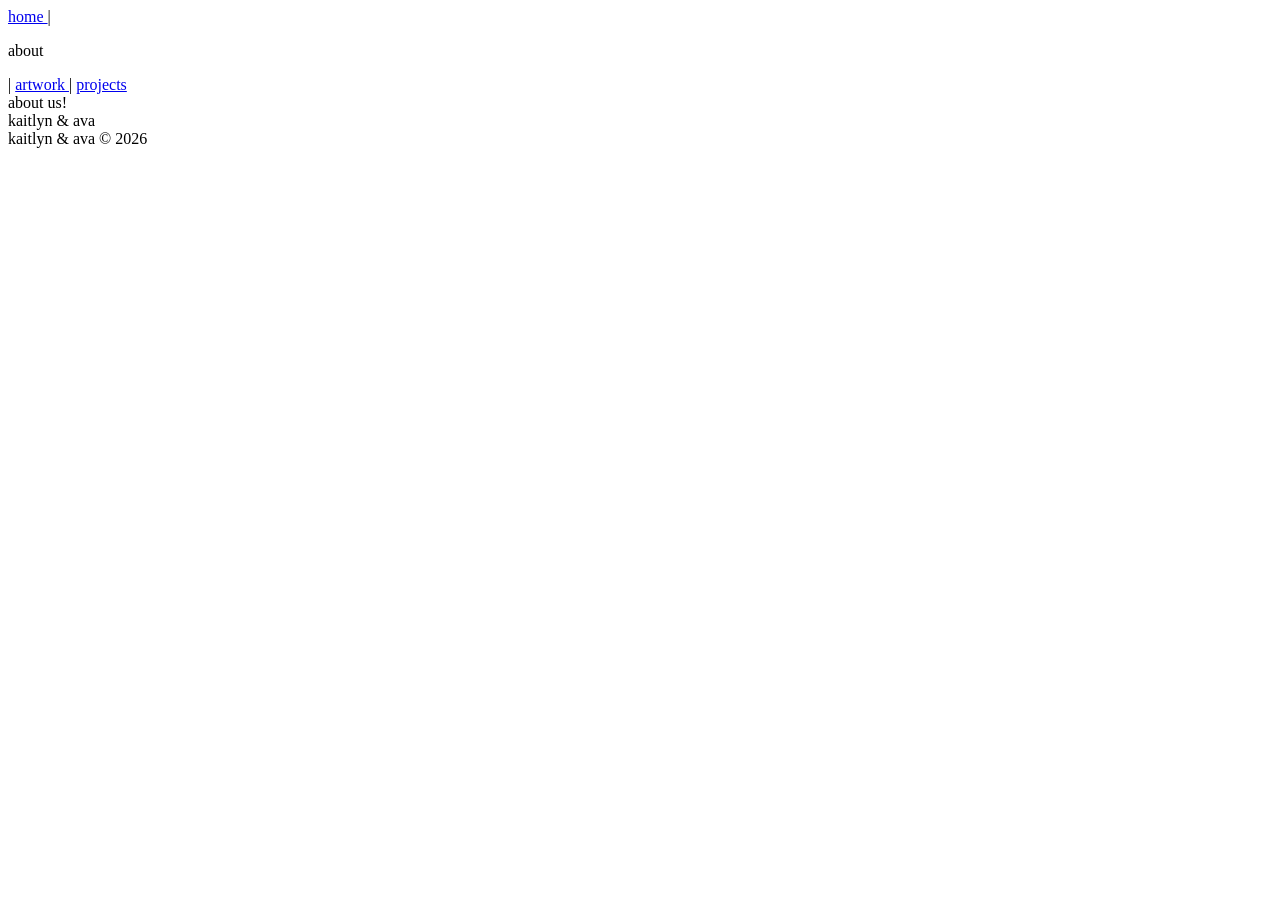
==== src/pages/about.html @ 455fb161 "implemented barebones structure" ====
<!-- ABOUT PAGE -->
<!DOCTYPE html>
<html lang="en">
    <head>
        <meta charset="UTF-8">
        <meta name="viewport" content="width=device-width, initial-scale=1.0">
        <title> about us </title>
        <link rel="icon" href="assets/images/kaitlynavalogo.png" type="image/png">
        <link rel="stylesheet" href="src/styles/styles.css">
        <link rel="stylesheet" href="src/styles/about.css">
        <link rel="stylesheet" href="src/styles/navbar.css">
    </head>
    <body>
        <div id= "navigation">
            <a href="src/pages/index.html"> home </a> |
            <p id = "current-page"> about </p> |
            <a href="src/pages/artwork.html"> artwork </a> |
            <a href="src/pages/projects.html"> projects </a>
        </div>
        <div id="content">
            <div id = "header-container">
                <div id = "header-label">
                    about us!
                </div>
                <div id = "header-text">
                    kaitlyn & ava
                </div>
            </div>
            <div id = "info-container">
                <div id = "about-container">
                    <div class = "about-text">
                        <!-- about us -->
                    </div>
                </div>
            </div>
        </div>

        <div id = "footer">
            <div>
                kaitlyn & ava &copy; 2026
            </div>
        </div>

    </body>
</html>
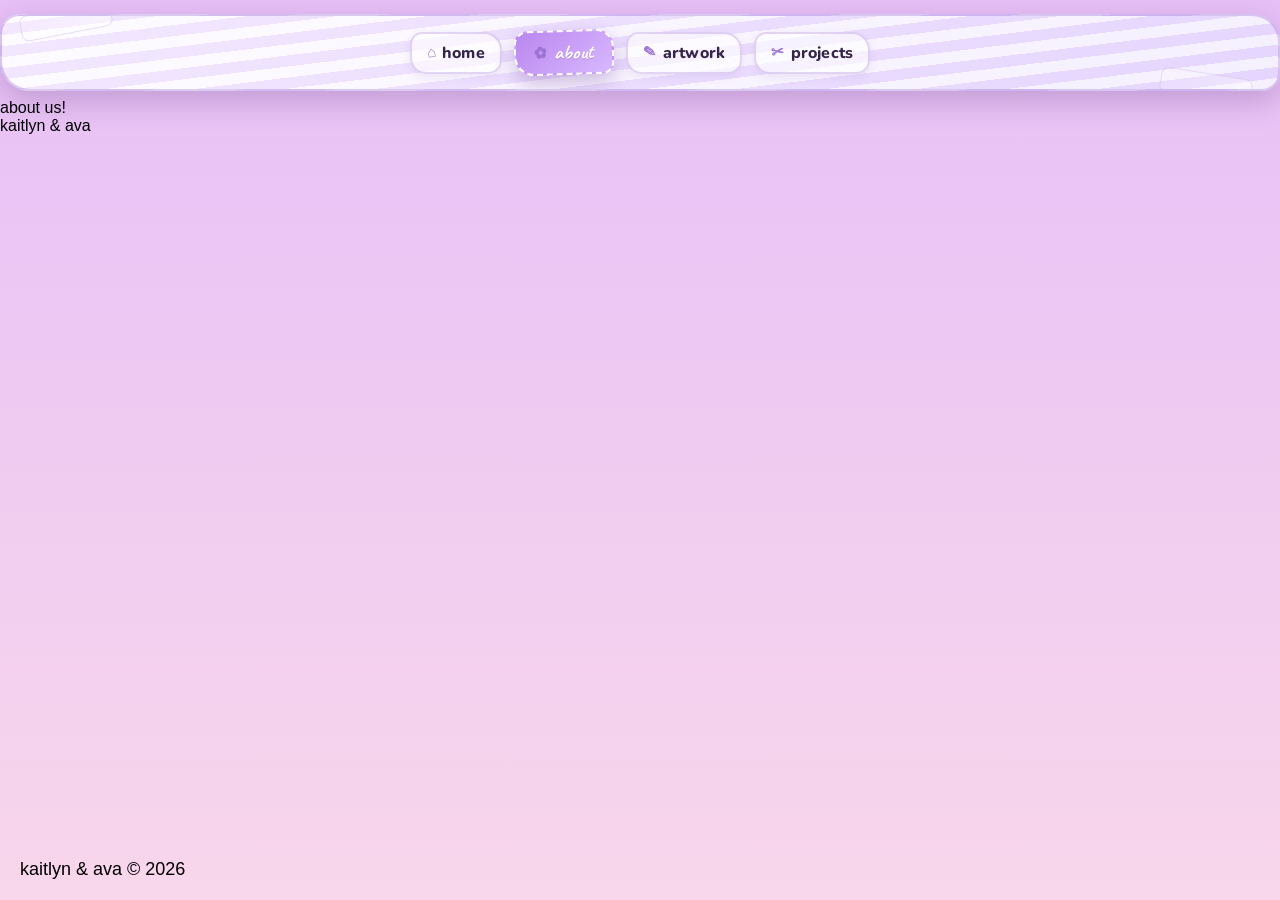
==== commit ae31423e: "feat: implemented navbar + fixed links" ====
--- a/src/pages/about.html
+++ b/src/pages/about.html
@@ -5,18 +5,18 @@
         <meta charset="UTF-8">
         <meta name="viewport" content="width=device-width, initial-scale=1.0">
         <title> about us </title>
-        <link rel="icon" href="assets/images/kaitlynavalogo.png" type="image/png">
-        <link rel="stylesheet" href="src/styles/styles.css">
-        <link rel="stylesheet" href="src/styles/about.css">
-        <link rel="stylesheet" href="src/styles/navbar.css">
+        <link rel="icon" href="../assets/images/kaitlynavalogo.png" type="image/png">
+        <link rel="stylesheet" href="../styles/styles.css">
+        <link rel="stylesheet" href="../styles/about.css">
+        <link rel="stylesheet" href="../styles/navbar.css">
     </head>
     <body>
-        <div id= "navigation">
-            <a href="src/pages/index.html"> home </a> |
-            <p id = "current-page"> about </p> |
-            <a href="src/pages/artwork.html"> artwork </a> |
-            <a href="src/pages/projects.html"> projects </a>
-        </div>
+        <nav id= "navigation" aria-label="Main">
+            <a href="../../index.html" class="nav-item nav-home">home</a>
+            <p id = "current-page" class="nav-item nav-about">about</p>
+            <a href="artwork.html" class="nav-item nav-artwork">artwork</a>
+            <a href="projects.html" class="nav-item nav-projects">projects</a>
+        </nav>
         <div id="content">
             <div id = "header-container">
                 <div id = "header-label">
--- a/src/styles/styles.css
+++ b/src/styles/styles.css
@@ -0,0 +1,23 @@
+/* UNIVERSAL STYLESHEET */
+
+body{
+    background-image: linear-gradient(to bottom, #e7c0f7, #f8d6eb);
+    background-size: cover;
+    background-position: center;
+    background-repeat: no-repeat;
+    background-attachment: fixed;
+    margin: 0;
+    padding: 0;    
+    font-family: Tahoma, Verdana, sans-serif;
+    display: block;
+    width: 100%;
+    height: 100%;
+}
+
+#footer{
+    position: fixed;
+    bottom: 0;
+    width: 100%;
+    padding: 20px;
+    font-size: 18px;
+}
--- a/src/styles/navbar.css
+++ b/src/styles/navbar.css
@@ -0,0 +1,191 @@
+/* NAV BAR STYLESHEET */
+@import url("https://fonts.googleapis.com/css2?family=Caveat:wght@600;700&family=Nunito:wght@600;700;800&display=swap");
+
+#navigation{
+    --nav-paper: #fcf8ff;
+    --nav-paper-shadow: #eadffd;
+    --nav-lilac-1: #d8b8ff;
+    --nav-lilac-2: #b986ee;
+    --nav-lilac-3: #9a6fd3;
+    --nav-ink: #352349;
+    --nav-shadow: rgba(67, 31, 100, 0.24);
+    position: sticky;
+    top: 0;
+    z-index: 1000;
+    display: flex;
+    justify-content: center;
+    align-items: center;
+    gap: 12px;
+    flex-wrap: wrap;
+    width: calc(100% - 36px);
+    margin: 14px auto 8px;
+    padding: 14px 16px;
+    border: 2px solid rgba(154, 111, 211, 0.34);
+    border-radius: 20px 28px 18px 30px;
+    background:
+        repeating-linear-gradient(
+            -7deg,
+            rgba(255, 255, 255, 0.5) 0 11px,
+            rgba(216, 184, 255, 0.26) 11px 22px
+        ),
+        linear-gradient(145deg, var(--nav-paper), var(--nav-paper-shadow));
+    box-shadow: 0 10px 30px var(--nav-shadow);
+    backdrop-filter: blur(3px);
+    font-family: "Nunito", "Trebuchet MS", sans-serif;
+    animation: nav-slide-in 520ms ease-out;
+    overflow: hidden;
+}
+
+#navigation::before,
+#navigation::after{
+    content: "";
+    position: absolute;
+    width: 90px;
+    height: 24px;
+    border-radius: 7px;
+    pointer-events: none;
+    opacity: 0.7;
+    z-index: 1;
+}
+
+#navigation::before{
+    left: 18px;
+    top: -8px;
+    transform: rotate(-11deg);
+    background: linear-gradient(120deg, rgba(255, 255, 255, 0.22), rgba(255, 255, 255, 0.72));
+    border: 1px solid rgba(190, 164, 223, 0.48);
+}
+
+#navigation::after{
+    right: 26px;
+    bottom: -10px;
+    transform: rotate(9deg);
+    background: linear-gradient(120deg, rgba(255, 255, 255, 0.18), rgba(255, 255, 255, 0.64));
+    border: 1px solid rgba(190, 164, 223, 0.45);
+}
+
+#navigation a{
+    position: relative;
+    z-index: 2;
+    color: var(--nav-ink);
+    text-decoration: none;
+    padding: 8px 15px;
+    border: 2px solid rgba(154, 111, 211, 0.28);
+    border-radius: 12px 18px 14px 16px;
+    background-color: rgba(255, 255, 255, 0.62);
+    font-size: 1rem;
+    font-weight: 800;
+    letter-spacing: 0.015em;
+    text-transform: lowercase;
+    box-shadow: 0 3px 10px rgba(114, 69, 161, 0.11);
+    transition: transform 220ms ease, border-color 220ms ease, background-color 220ms ease, color 220ms ease, box-shadow 220ms ease;
+}
+
+#navigation .nav-item{
+    display: inline-flex;
+    align-items: center;
+    gap: 6px;
+}
+
+#navigation .nav-item::before{
+    display: inline-block;
+    font-family: "Caveat", cursive;
+    font-size: 0.95rem;
+    line-height: 1;
+    color: var(--nav-lilac-3);
+    transform: rotate(-9deg);
+    opacity: 0.95;
+}
+
+#navigation .nav-home::before{
+    content: "⌂";
+}
+
+#navigation .nav-about::before{
+    content: "✿";
+}
+
+#navigation .nav-artwork::before{
+    content: "✎";
+}
+
+#navigation .nav-projects::before{
+    content: "✂";
+}
+
+#navigation a:hover{
+    color: var(--nav-lilac-3);
+    border-color: rgba(154, 111, 211, 0.55);
+    background-color: rgba(244, 236, 255, 0.92);
+    box-shadow: 0 8px 18px rgba(114, 69, 161, 0.19);
+    transform: translateY(-4px) rotate(-1.6deg);
+}
+
+#navigation a:focus-visible{
+    outline: 3px solid rgba(154, 111, 211, 0.48);
+    outline-offset: 2px;
+}
+
+#current-page{
+    position: relative;
+    z-index: 2;
+    margin: 0;
+    padding: 8px 18px;
+    border-radius: 14px 18px 12px 20px;
+    border: 2px dashed rgba(255, 255, 255, 0.95);
+    background: linear-gradient(140deg, var(--nav-lilac-2), var(--nav-lilac-1));
+    color: #fffdfa;
+    font-family: "Caveat", "Trebuchet MS", cursive;
+    font-size: 1.25rem;
+    font-weight: 700;
+    letter-spacing: 0.02em;
+    text-transform: lowercase;
+    text-shadow: 0 1px 0 rgba(53, 35, 73, 0.18);
+    box-shadow: 0 8px 20px rgba(114, 69, 161, 0.34);
+    transform: rotate(-1.8deg);
+}
+
+#current-page::before{
+    color: #fffefa;
+}
+
+@keyframes nav-slide-in{
+    from{
+        opacity: 0;
+        transform: translateY(-18px) rotate(-0.6deg) scale(0.98);
+    }
+    to{
+        opacity: 1;
+        transform: translateY(0) rotate(0deg) scale(1);
+    }
+}
+
+@media (max-width: 640px){
+    #navigation{
+        width: calc(100% - 20px);
+        margin-top: 8px;
+        padding: 10px;
+        gap: 8px;
+        border-radius: 16px;
+    }
+
+    #navigation a,
+    #current-page{
+        flex: 1 1 calc(50% - 8px);
+        text-align: center;
+        padding: 8px 10px;
+    }
+
+    #navigation .nav-item{
+        justify-content: center;
+    }
+
+    #navigation a{
+        font-size: 0.93rem;
+    }
+
+    #current-page{
+        font-size: 1.1rem;
+        transform: rotate(-1deg);
+    }
+}
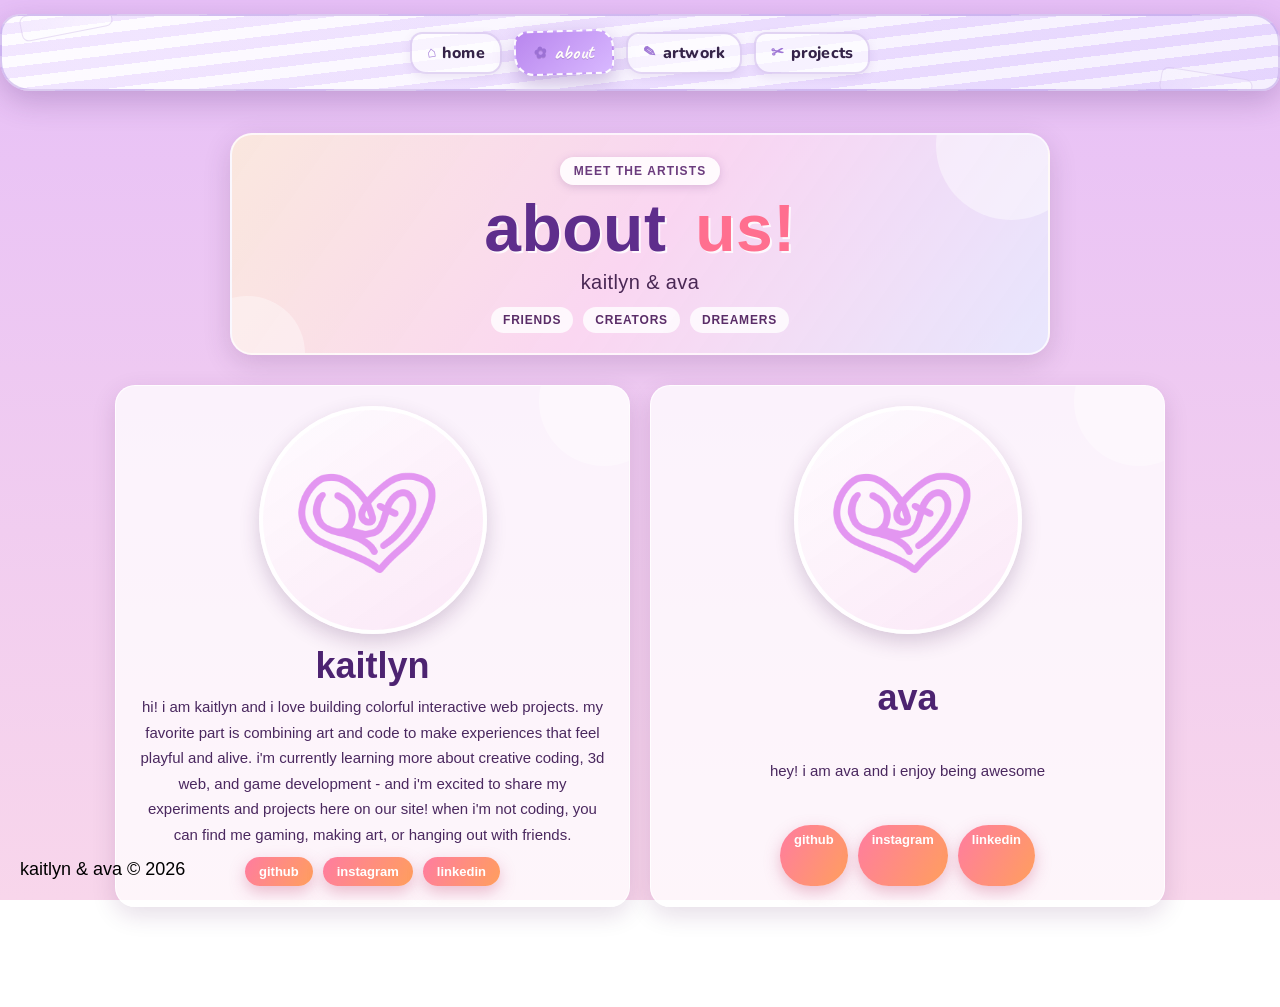
==== commit 2411a026: "implemented about me template" ====
--- a/src/pages/about.html
+++ b/src/pages/about.html
@@ -19,18 +19,47 @@
         </nav>
         <div id="content">
             <div id = "header-container">
+                <p class="header-chip">meet the artists</p>
                 <div id = "header-label">
-                    about us!
+                    <span class="label-pop">about</span>
+                    <span class="label-splash">us!</span>
                 </div>
                 <div id = "header-text">
                     kaitlyn & ava
                 </div>
+                <div class="header-tags" aria-label="about page tags">
+                    <span>friends</span>
+                    <span>creators</span>
+                    <span>dreamers</span>
+                </div>
             </div>
             <div id = "info-container">
                 <div id = "about-container">
-                    <div class = "about-text">
-                        <!-- about us -->
-                    </div>
+                    <article class="profile-card" aria-labelledby="kaitlyn-name">
+                        <img class="profile-image" src="../../assets/images/kaitlynavalogo.png" alt="Kaitlyn smiling portrait placeholder">
+                        <h2 id="kaitlyn-name" class="profile-name">kaitlyn</h2>
+                        <p class="profile-description">
+                            hi! i am kaitlyn and i love building colorful interactive web projects. my favorite part is combining art and code to make experiences that feel playful and alive. i'm currently learning more about creative coding, 3d web, and game development - and i'm excited to share my experiments and projects here on our site! when i'm not coding, you can find me gaming, making art, or hanging out with friends.
+                        </p>
+                        <div class="profile-socials" aria-label="kaitlyn social links">
+                            <a href="https://github.com/kaitlyn-png" target="_blank" rel="noopener noreferrer">github</a>
+                            <a href="https://www.instagram.com/itskaitlynbtw" target="_blank" rel="noopener noreferrer">instagram</a>
+                            <a href="https://www.linkedin.com/in/kaitlynseng" target="_blank" rel="noopener noreferrer">linkedin</a>
+                        </div>
+                    </article>
+
+                    <article class="profile-card" aria-labelledby="ava-name">
+                        <img class="profile-image" src="../../assets/images/kaitlynavalogo.png" alt="Ava smiling portrait placeholder">
+                        <h2 id="ava-name" class="profile-name">ava</h2>
+                        <p class="profile-description">
+                            hey! i am ava and i enjoy being awesome
+                        </p>
+                        <div class="profile-socials" aria-label="ava social links">
+                            <a href="https://github.com/ava" target="_blank" rel="noopener noreferrer">github</a>
+                            <a href="https://www.instagram.com/ava" target="_blank" rel="noopener noreferrer">instagram</a>
+                            <a href="https://www.linkedin.com/in/ava" target="_blank" rel="noopener noreferrer">linkedin</a>
+                        </div>
+                    </article>
                 </div>
             </div>
         </div>
--- a/src/styles/about.css
+++ b/src/styles/about.css
@@ -0,0 +1,275 @@
+#content {
+	min-height: calc(100vh - 100px);
+	padding: 30px 20px 100px;
+	box-sizing: border-box;
+}
+
+#header-container {
+	text-align: center;
+	margin: 4px auto 30px;
+	width: min(780px, 100%);
+	padding: 22px 18px 20px;
+	border-radius: 22px;
+	border: 2px solid rgba(255, 255, 255, 0.75);
+	background: linear-gradient(125deg, rgba(255, 243, 214, 0.75), rgba(255, 220, 240, 0.72), rgba(230, 237, 255, 0.8));
+	box-shadow: 0 8px 28px rgba(63, 21, 75, 0.16);
+	position: relative;
+	overflow: hidden;
+	animation: header-enter 700ms ease-out both;
+}
+
+#header-container::before,
+#header-container::after {
+	content: "";
+	position: absolute;
+	border-radius: 999px;
+	z-index: 0;
+}
+
+#header-container::before {
+	width: 150px;
+	height: 150px;
+	top: -65px;
+	right: -38px;
+	background: rgba(255, 255, 255, 0.42);
+}
+
+#header-container::after {
+	width: 115px;
+	height: 115px;
+	left: -42px;
+	bottom: -58px;
+	background: rgba(255, 255, 255, 0.37);
+}
+
+.header-chip,
+#header-label,
+#header-text,
+.header-tags {
+	position: relative;
+	z-index: 1;
+}
+
+.header-chip {
+	display: inline-block;
+	margin: 0;
+	padding: 7px 14px;
+	border-radius: 999px;
+	font-family: "Trebuchet MS", "Segoe UI", sans-serif;
+	font-size: 12px;
+	font-weight: 700;
+	letter-spacing: 1.1px;
+	text-transform: uppercase;
+	background: rgba(255, 255, 255, 0.88);
+	color: #6b3b7d;
+	box-shadow: 0 2px 10px rgba(107, 59, 125, 0.22);
+	animation: fade-rise 520ms ease-out 120ms both;
+}
+
+#header-label {
+	margin-top: 10px;
+	font-size: clamp(38px, 7vw, 66px);
+	font-weight: 700;
+	letter-spacing: 0.5px;
+	line-height: 1;
+	font-family: "Gill Sans", "Trebuchet MS", sans-serif;
+	animation: fade-rise 560ms ease-out 210ms both;
+}
+
+.label-pop {
+	color: #5e2e8c;
+	text-shadow: 2px 2px 0 rgba(255, 255, 255, 0.8);
+	animation: float-pop 3.6s ease-in-out infinite;
+}
+
+.label-splash {
+	color: #ff6f8f;
+	margin-left: 10px;
+	text-shadow: 2px 2px 0 rgba(255, 255, 255, 0.82);
+	animation: float-pop 3.6s ease-in-out infinite 0.35s;
+}
+
+#header-text {
+	margin-top: 10px;
+	font-size: clamp(16px, 2.6vw, 20px);
+	letter-spacing: 0.4px;
+	color: #492754;
+	animation: fade-rise 560ms ease-out 320ms both;
+}
+
+.header-tags {
+	display: flex;
+	justify-content: center;
+	gap: 10px;
+	margin-top: 13px;
+	flex-wrap: wrap;
+	animation: fade-rise 560ms ease-out 420ms both;
+}
+
+.header-tags span {
+	padding: 6px 12px;
+	border-radius: 999px;
+	font-size: 12px;
+	font-weight: 700;
+	text-transform: uppercase;
+	letter-spacing: 0.8px;
+	background: rgba(255, 255, 255, 0.8);
+	color: #5a2d68;
+}
+
+#info-container {
+	display: flex;
+	justify-content: center;
+}
+
+#about-container {
+	width: min(1050px, 100%);
+	display: grid;
+	grid-template-columns: repeat(2, minmax(0, 1fr));
+	gap: 20px;
+}
+
+.profile-card {
+	background: rgba(255, 255, 255, 0.76);
+	border-radius: 20px;
+	border: 1px solid rgba(255, 255, 255, 0.85);
+	box-shadow: 0 8px 24px rgba(69, 17, 84, 0.14);
+	padding: 20px;
+	display: grid;
+	justify-items: center;
+	text-align: center;
+	gap: 10px;
+	position: relative;
+	overflow: hidden;
+	animation: panel-enter 760ms ease-out both;
+}
+
+.profile-card:nth-child(2) {
+	animation-delay: 120ms;
+}
+
+.profile-card::before {
+	content: "";
+	position: absolute;
+	top: -50px;
+	right: -40px;
+	width: 130px;
+	height: 130px;
+	border-radius: 999px;
+	background: rgba(255, 255, 255, 0.38);
+	pointer-events: none;
+}
+
+.profile-image {
+	width: min(220px, 60%);
+	aspect-ratio: 1 / 1;
+	object-fit: cover;
+	border-radius: 50%;
+	border: 4px solid rgba(255, 255, 255, 0.95);
+	box-shadow: 0 8px 20px rgba(66, 24, 82, 0.2);
+	background: linear-gradient(145deg, rgba(255, 255, 255, 0.75), rgba(250, 228, 245, 0.8));
+	position: relative;
+	z-index: 1;
+}
+
+.profile-name {
+	margin: 4px 0 0;
+	font-size: clamp(28px, 4vw, 36px);
+	line-height: 1;
+	text-transform: lowercase;
+	color: #4d2371;
+	position: relative;
+	z-index: 1;
+}
+
+.profile-description {
+	margin: 0;
+	font-size: 15px;
+	line-height: 1.7;
+	color: #4a285f;
+	text-transform: lowercase;
+	position: relative;
+	z-index: 1;
+}
+
+.profile-socials {
+	display: flex;
+	gap: 10px;
+	flex-wrap: wrap;
+	justify-content: center;
+	position: relative;
+	z-index: 1;
+}
+
+.profile-socials a {
+	display: inline-block;
+	text-decoration: none;
+	border-radius: 999px;
+	padding: 7px 14px;
+	font-size: 13px;
+	font-weight: 700;
+	text-transform: lowercase;
+	color: #ffffff;
+	background: linear-gradient(120deg, #ff7ca0, #ff9f5d);
+	box-shadow: 0 6px 16px rgba(196, 74, 116, 0.34);
+	transition: transform 180ms ease, box-shadow 180ms ease;
+}
+
+.profile-socials a:hover,
+.profile-socials a:focus-visible {
+	transform: translateY(-2px);
+	box-shadow: 0 8px 18px rgba(196, 74, 116, 0.42);
+}
+
+@keyframes panel-enter {
+	from {
+		opacity: 0;
+		transform: translateY(14px);
+	}
+	to {
+		opacity: 1;
+		transform: translateY(0);
+	}
+}
+
+@keyframes header-enter {
+	from {
+		opacity: 0;
+		transform: translateY(16px) scale(0.985);
+	}
+	to {
+		opacity: 1;
+		transform: translateY(0) scale(1);
+	}
+}
+
+@keyframes fade-rise {
+	from {
+		opacity: 0;
+		transform: translateY(10px);
+	}
+	to {
+		opacity: 1;
+		transform: translateY(0);
+	}
+}
+
+@keyframes float-pop {
+	0%,
+	100% {
+		transform: translateY(0);
+	}
+	50% {
+		transform: translateY(-3px);
+	}
+}
+
+@media (max-width: 860px) {
+	#content {
+		padding: 20px 12px 100px;
+	}
+
+	#about-container {
+		grid-template-columns: 1fr;
+	}
+}
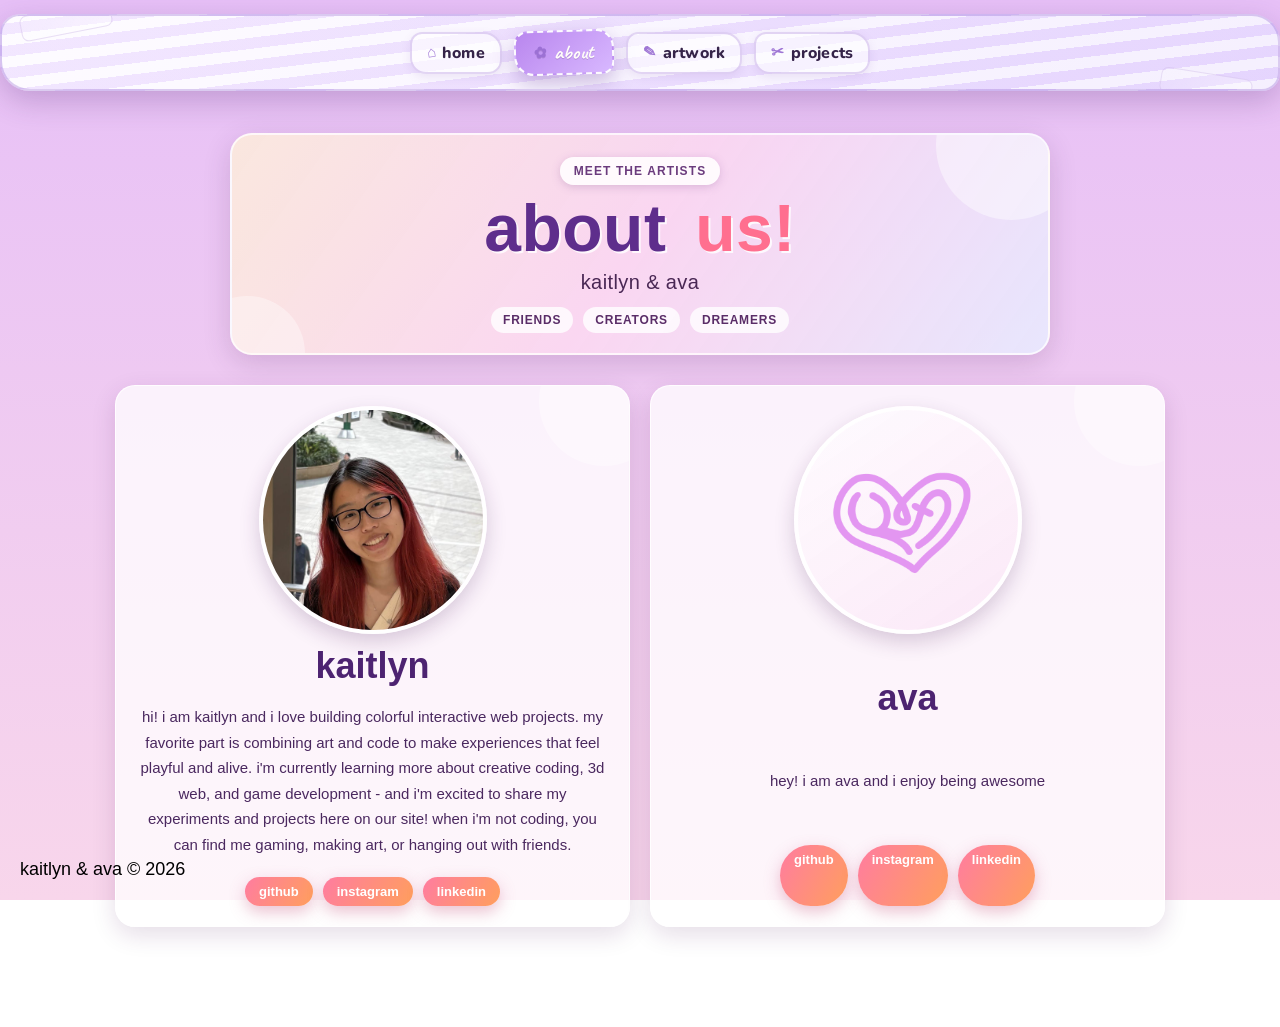
==== commit e726289d: "updated: kaitlyn artwork + about" ====
--- a/src/pages/about.html
+++ b/src/pages/about.html
@@ -36,7 +36,7 @@
             <div id = "info-container">
                 <div id = "about-container">
                     <article class="profile-card" aria-labelledby="kaitlyn-name">
-                        <img class="profile-image" src="../../assets/images/kaitlynavalogo.png" alt="Kaitlyn smiling portrait placeholder">
+                        <img class="profile-image" src="../../assets/images/kaitlyn/kaitlyn.jpg" alt="Kaitlyn">
                         <h2 id="kaitlyn-name" class="profile-name">kaitlyn</h2>
                         <p class="profile-description">
                             hi! i am kaitlyn and i love building colorful interactive web projects. my favorite part is combining art and code to make experiences that feel playful and alive. i'm currently learning more about creative coding, 3d web, and game development - and i'm excited to share my experiments and projects here on our site! when i'm not coding, you can find me gaming, making art, or hanging out with friends.
--- a/src/styles/about.css
+++ b/src/styles/about.css
@@ -190,6 +190,7 @@
 	text-transform: lowercase;
 	position: relative;
 	z-index: 1;
+	padding: 10px 0px;
 }
 
 .profile-socials {
